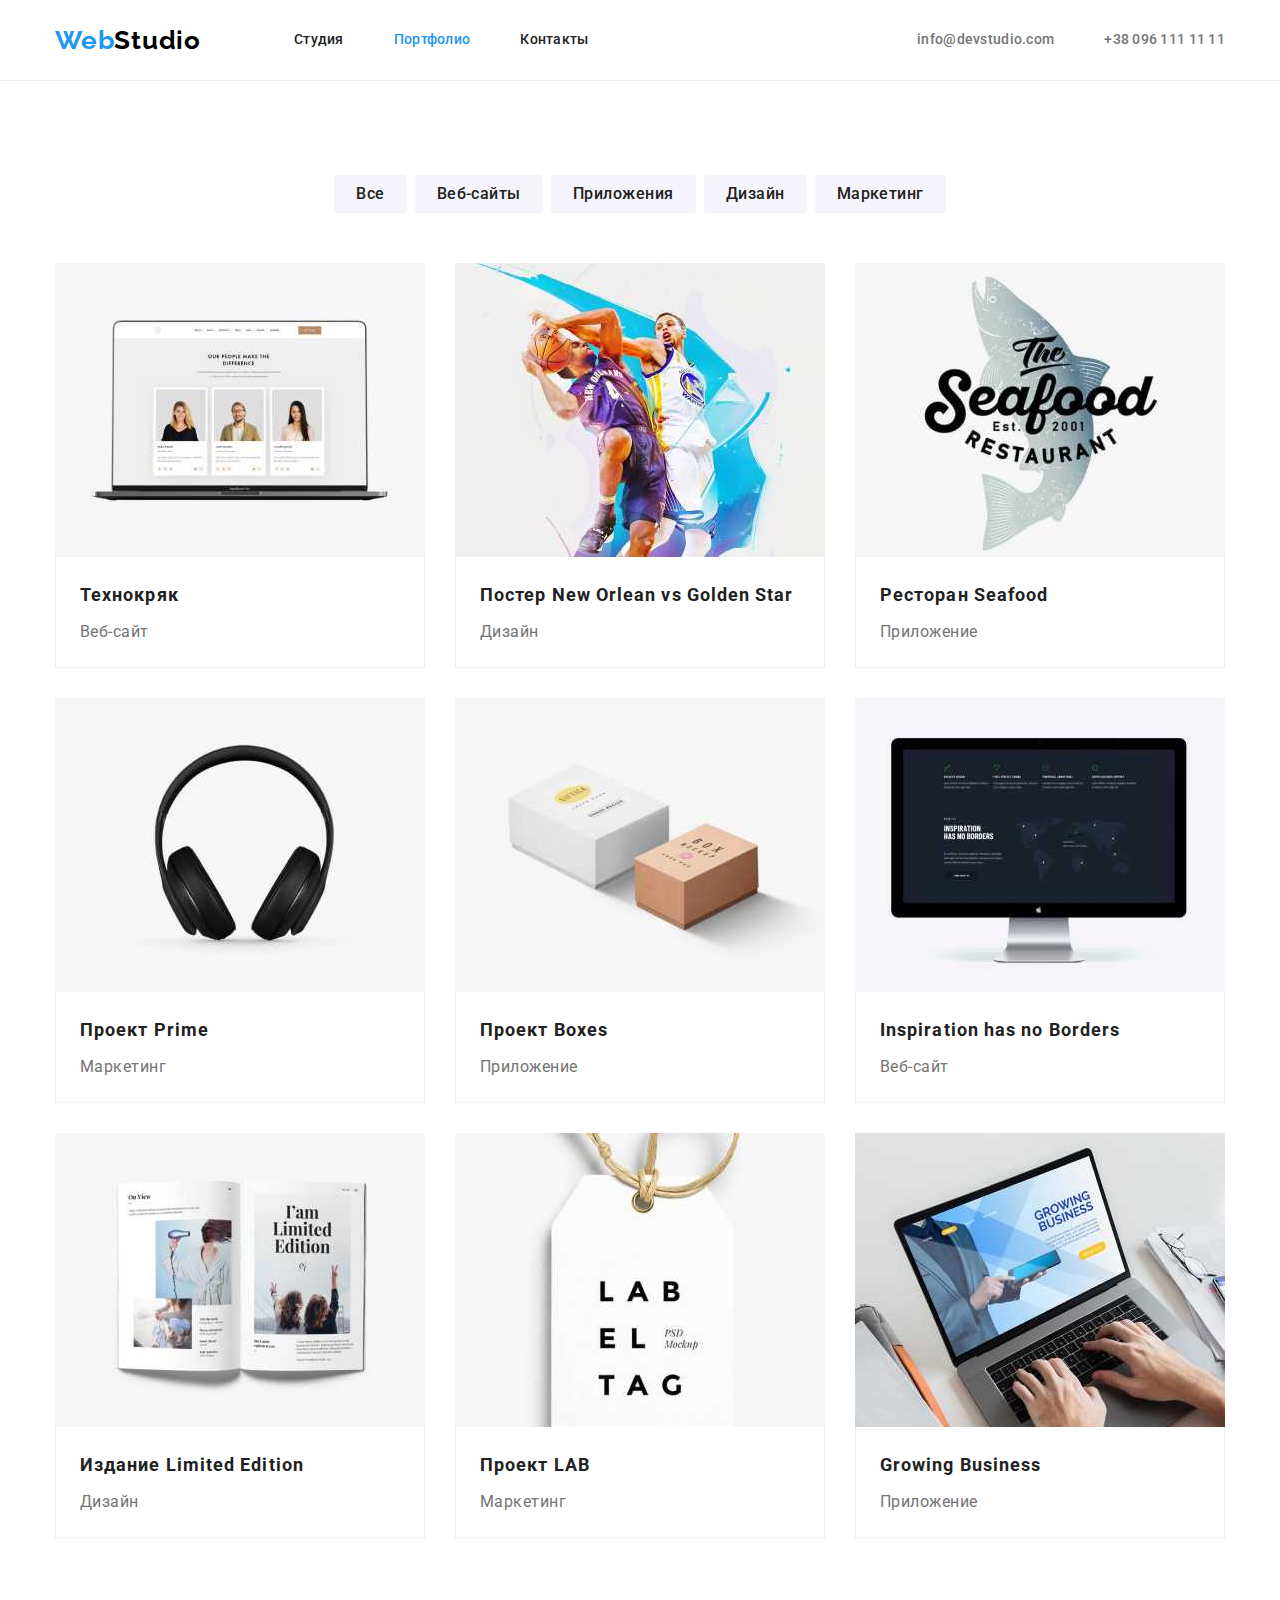
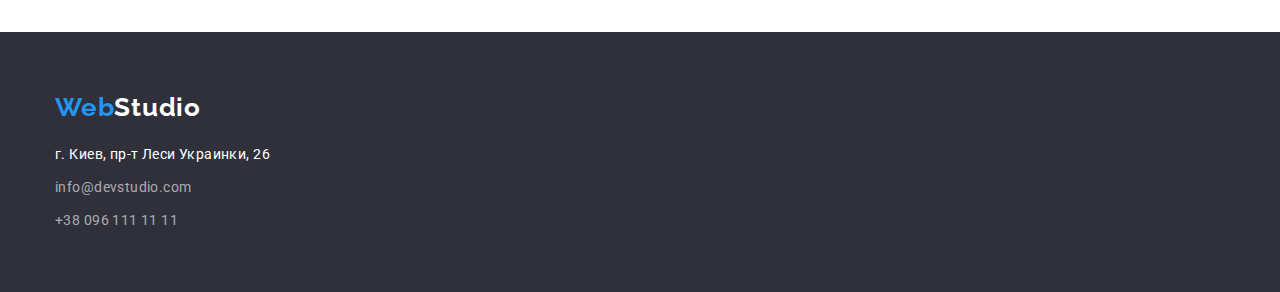
==== portfolio.html @ 4a1e9026 "Initial commit" ====
<!DOCTYPE html>
<html lang="ru" class="size">
  <head>
    <meta charset="UTF-8" />
    <meta http-equiv="X-UA-Compatible" content="IE=edge" />
    <meta name="viewport" content="width=device-width, initial-scale=1.0" />
    <title>Homework2</title>
    <link
      rel="stylesheet"
      href="https://cdnjs.cloudflare.com/ajax/libs/modern-normalize/1.0.0/modern-normalize.min.css"
    />
    <link rel="preconnect" href="https://fonts.googleapis.com" />
    <link rel="preconnect" href="https://fonts.gstatic.com" crossorigin />
    <link
      href="https://fonts.googleapis.com/css2?family=Raleway:wght@700;900&family=Roboto:wght@400;500;700&display=swap"
      rel="stylesheet"
    />
    <link rel="stylesheet" href="./CSS/styles.css" />
  </head>
  <body>
    <header class="header">
      <div class="container header-container">
        <nav class="header-nav">
          <a class="logo link" href="#"
            >Web<span class="logo-span">Studio</span></a
          >
          <ul class="menu list list-navigation">
            <li class="menu-item">
              <a class="menu-link link" href="./index.html">Студия</a>
            </li>
            <li class="menu-item">
              <a class="menu-link link active" href="./portfolio.html"
                >Портфолио</a
              >
            </li>
            <li class="menu-item">
              <a class="menu-link link" href="#">Контакты</a>
            </li>
          </ul>
        </nav>
        <ul class="menu list header-btns">
          <li class="menu-contacts-item">
            <a class="header-mail link" href="mailto:info@devstudio.com"
              >info@devstudio.com</a
            >
          </li>
          <li>
            <a class="header-phone link" href="tel:+380961111111"
              >+38 096 111 11 11</a
            >
          </li>
        </ul>
      </div>
    </header>
    <!-- MAIN  -->
    <main>
      <section class="section">
        <div class="container">
          <h1 class="visually-hidden" aria-hidden="true" tabindex="-1">
            Портфолио
          </h1>
          <ul class="section-list-button list">
            <li class="section-item-btn list">
              <button class="modal-button list" type="button">Все</button>
            </li>
            <li class="section-item-btn list">
              <button class="modal-button list" type="button">Веб-сайты</button>
            </li>
            <li class="section-item-btn list">
              <button class="modal-button list" type="button">
                Приложения
              </button>
            </li>
            <li class="section-item-btn list">
              <button class="modal-button list" type="button">Дизайн</button>
            </li>
            <li class="section-item-btn list">
              <button class="modal-button list" type="button">Маркетинг</button>
            </li>
          </ul>
          <ul class="portfolio-list list">
            <li class="employees-item-ptojekt">
              <a class="link" href="#"
                ><img
                  class="employees-list-img"
                  src="./images/portfolio/technoquack.jpg"
                  alt="Технокряк"
                  width="370"
                  height="294"
                />
                <div class="div-list-work">
                  <h2 class="employees-list-name-portfolio">Технокряк</h2>
                  <p class="position-portfolio">Веб-сайт</p>
                </div></a
              >
            </li>
            <li class="employees-item-ptojekt">
              <a class="link" href="#"
                ><img
                  class="employees-list-img"
                  src="./images/portfolio/poster-new-orlean-vs-golden-star.jpg"
                  alt="Постер New Orlean vs Golden Star"
                  width="370"
                  height="294"
                />
                <div class="div-list-work">
                  <h2 class="employees-list-name-portfolio">
                    Постер New Orlean vs Golden Star
                  </h2>
                  <p class="position-portfolio">Дизайн</p>
                </div>
              </a>
            </li>
            <li class="employees-item-ptojekt">
              <a class="link" href="#"
                ><img
                  class="employees-list-img"
                  src="./images/portfolio/restaurant-seafood.jpg"
                  alt="Ресторан Seafood"
                  width="370"
                  height="294"
                />
                <div class="div-list-work">
                  <h2 class="employees-list-name-portfolio">
                    Ресторан Seafood
                  </h2>
                  <p class="position-portfolio">Приложение</p>
                </div>
              </a>
            </li>
            <li class="employees-item-ptojekt">
              <a class="link" href=""
                ><img
                  class="employees-list-img"
                  src="./images/portfolio/project-prime.jpg"
                  alt="Проект Prime"
                  width="370"
                  height="294"
                />
                <div class="div-list-work">
                  <h2 class="employees-list-name-portfolio">Проект Prime</h2>
                  <p class="position-portfolio">Маркетинг</p>
                </div>
              </a>
            </li>
            <li class="employees-item-ptojekt">
              <a class="link" href="#"
                ><img
                  class="employees-list-img"
                  src="./images/portfolio/project-boxes.jpg"
                  alt="Проект Boxes"
                  width="370"
                  height="294"
                />
                <div class="div-list-work">
                  <h2 class="employees-list-name-portfolio">Проект Boxes</h2>
                  <p class="position-portfolio">Приложение</p>
                </div>
              </a>
            </li>
            <li class="employees-item-ptojekt">
              <a class="link" href="#"
                ><img
                  class="employees-list-img"
                  src="./images/portfolio/insplration-has-no-borders.jpg"
                  alt="Inspiration has no Borders"
                  width="370"
                  height="294"
                />
                <div class="div-list-work">
                  <h2 class="employees-list-name-portfolio">
                    Inspiration has no Borders
                  </h2>
                  <p class="position-portfolio">Веб-сайт</p>
                </div>
              </a>
            </li>
            <li class="employees-item-ptojekt">
              <a class="link" href="#"
                ><img
                  class="employees-list-img"
                  src="./images/portfolio/editon-limited.jpg"
                  alt="Издание Limited Edition"
                  width="370"
                  height="294"
                />
                <div class="div-list-work">
                  <h2 class="employees-list-name-portfolio">
                    Издание Limited Edition
                  </h2>
                  <p class="position-portfolio">Дизайн</p>
                </div></a
              >
            </li>
            <li class="employees-item-ptojekt">
              <a class="link" href="#"
                ><img
                  class="employees-list-img"
                  src="./images/portfolio/project-lab.jpg"
                  alt="Проект LAB"
                  width="370"
                  height="294"
                />
                <div class="div-list-work">
                  <h2 class="employees-list-name-portfolio">Проект LAB</h2>
                  <p class="position-portfolio">Маркетинг</p>
                </div>
              </a>
            </li>
            <li class="employees-item-ptojekt">
              <a class="link" href="#"
                ><img
                  class="employees-list-img"
                  src="./images/portfolio/growing-business.jpg"
                  alt="Growing Business"
                  width="370"
                  height="294"
                />
                <div class="div-list-work">
                  <h2 class="employees-list-name-portfolio">
                    Growing Business
                  </h2>
                  <p class="position-portfolio">Приложение</p>
                </div></a
              >
            </li>
          </ul>
        </div>
      </section>
    </main>

    <!--Подвал-->

    <footer class="footer">
      <div class="container container-footer">
        <a class="link logo-footer" href="#"
          >Web<span class="logo-span-w logo-footer">Studio</span></a
        >
        <address class="adress">
          <ul class="link list list-footer">
            <li class="item-footer">
              <a
                class="footer-addres link"
                href="https://goo.gl/maps/YVmsHKJiKJfyMNRH6"
                target="blank"
                rel="noopener noreferrer"
                >г. Киев, пр-т Леси Украинки, 26</a
              >
            </li>
            <li class="item-footer">
              <a class="link-footer link" href="mailto:info@devstudio.com"
                >info@devstudio.com</a
              >
            </li>
            <li class="item-footer">
              <a class="link-footer link" href="tel:+380961111111"
                >+38 096 111 11 11</a
              >
            </li>
          </ul>
        </address>
      </div>
    </footer>
  </body>
</html>
---- CSS/styles.css ----
html {
    box-sizing: border-box;
} 
*, ::after,::before{
    box-sizing:inherit
}
:root {
--main-font: 'Roboto',sans-serif;
--secondary-font: Raleway, sans-serif;
--accent-color: #2196f3;
--dark-bg-color: #2F303A;
--header-bg-color: #FFFFFF;
--light1-bg-color:#E5E5E5; /*  middle psrt of index.html  */
--light2-bg-color:#F5F4FA;
--primery-text-color:#212121;
--secondary-text-color:#757575;
--border-color:#ECECEC;
}

h1,h2,h3,h4,p { 
    margin: 0;
}

body {
    font-family: var(--main-font);
    color: var(--primery-text-color);
}
.list {
    list-style: none;
    font-weight: 500;
    font-size: 14px;
    line-height: 1.14;
    letter-spacing: 0.02em;
    
    margin: 0;
    padding: 0;
    list-style: none;
}
img {
    display: block;
}
.link {
    text-decoration: none;
    font-style: normal;
    
}


.section-title-list {
    font-weight: 700;
    font-size: 36px;
    line-height: 1.17;
    text-align: center;
    letter-spacing: 0.03em;
    
    color: var(--primery-text-color);
}
.container {
    /* outline: 1px solid rgb(255, 223, 45); */
    margin-left: auto;
    margin-right: auto;
    width: 1200px;
    padding: 0 15px;
}
.section {

    padding-top: 94px;
    padding-bottom: 94px;

}
.visually-hidden {
    position: absolute;
    white-space: nowrap;
    width: 1px;
    height: 1px;
    overflow: hidden;
    border: 0;
    padding: 0;
    clip: rect(0 0 0 0);
    clip-path: inset(50%);
    margin: -1px;
}

/*  HEADER  */
.header {
    border-bottom: 1px solid var(--border-color);
}
 
.logo, .logo-span {
    font-family: var(--secondary-font);
    font-weight: 700;
    font-size: 26px;
    line-height: 1.19;
    letter-spacing: 0.03em;
    color: var(--accent-color);
}
.logo {
    /* margin-top: 24px;
    margin-bottom: 25px; */
    /* outline: 1px solid red; */
    margin-right: 93px;
    
}
.logo-span { 
    color: #000000;
}

.menu-link { 
    color: var(--primery-text-color);
    display: block;
    padding-top: 32px;
    padding-bottom: 32px;
    
}
.menu-item:not(:last-child)  {
    margin-right: 50px;
}

.link:hover,
.link:focus{
    color: var(--accent-color);
}.menu .menu-link.active {
    color: var(--accent-color);
}
.menu {
    /* margin-bottom: 32px;
    margin-top: 32px; */
    /* outline: 1px solid red; */
    display: flex;
    padding: 0px;
    margin-left: auto;
    
}
.header-mail,.header-phone {
    color: var(--secondary-text-color);
}

.header, .footer {
    padding-top: 0px;
    padding-bottom: 0px;
}

.header-nav {
    display: flex;
    align-items: center;
}
.header-container {
    display: flex;
}
.menu-contacts-item{
    margin-right: 50px;
}
.container-footer {
    display: flex;
    flex-direction: column;
}

.header-btns {
    align-items: center;
}

/*  HERO  */
.hero{
    background-color: var(--dark-bg-color);
    color: var(--dark-bg-color);
    
margin-left: auto;
margin-right: auto;


    padding-top: 200px;
    padding-bottom: 200px;
}
.hero-title{
    font-weight: 900;
    font-size: 44px;
    line-height: 60px;
    text-align: center;
    letter-spacing: 0.06em;
    text-transform: uppercase;
    color: var(--header-bg-color);

    
    width: 696px;
    margin-top: 0;
    margin-bottom: 30px;
    margin-left: auto;
    margin-right: auto;

}
.hero-button {
    width: 200px;
    height: 50px;
    padding: 9px 29px;
    display:inline-block;
    font-weight: 700;
    font-size: 16px;
    line-height: 30px;
    display: flex;
    align-items: center;
    text-align: center;
    letter-spacing: 0.06em;
    color: var(--header-bg-color);
    background-color: var(--accent-color);
    border-radius: 4px;
    border: none;
    cursor: pointer; 
    margin: 0 auto;
  
   
    
    
   
}
.hero-button:hover ,
.hero-button:focus{
    background-color: #188CE8;
}



/* Особенности- */
.section-title {
    display: none;
}
.section-title-h3 {
    font-weight: 700;
    font-size: 14px;
    line-height: 1.15;
    letter-spacing: 0.03em;
    text-transform: uppercase;
    color: var(--primery-text-color);
    margin-bottom: 10px;
}
/* what-we-do ---Чем мы занимаемся---*/
.section-what-we-do {
    padding-bottom: 94px;
}
.what-we-do {
    display: flex;
}
.what-we-do-item:not(:last-child) {
    margin-right: 30px;
}
.section-title-list1 {
    margin-bottom: 50px;
    text-align: center;
    font-weight: 700;
    font-size: 36px;
    line-height: 42px;
    text-align: center;
    letter-spacing: 0.03em;
    color: var(--primery-text-color);
}
.list-characteristic {
    display: flex;
}

.characteristic-item:not(:last-child) {
    margin-right: 30px;
    width: 270px;
}
.characteristic-item {
    width: 270px;
}
/* OUR TEAM  */
.div-team {
    padding: 30px 15px;
}
.section-team {
    background-color: var(--light2-bg-color);
    padding-top: 94px;
    padding-bottom: 94px;
}

.section-title-list {
    padding-top: 94px;
    margin-bottom: 50px;
}

.position {
    font-weight: 400;
    font-size: 14px;
    line-height: 1.71;
    letter-spacing: 0.03em;
    color: var(--secondary-text-color);
    text-align: center;
}
.employees-name {
    font-weight: 500;
    font-size: 16px;
    line-height: 1.19;
    letter-spacing: 0.03em;
    color: var(--primery-text-color);
    text-align: center;
    margin-bottom: 10px;
}

.team {
    display: flex;
    
}
.team-item:not(:last-child) {
    margin-right: 30px;
}
.team-item {
    width: 270px;
    background-color: var(--header-bg-color);
    border-radius: 0px 0px 4px 4px;
    box-shadow:0px 1px 3px rgb(0 0 0 / 12%),0px 1px 1px rgb(0 0 0 / 15%),0px 2px 1px rgb(0 0 0 / 20%);
}
.section-title-list-team {
    margin-bottom: 50px;
    text-align: center;
    font-weight: 700;
    font-size: 36px;
    line-height: 42px;
    text-align: center;
    letter-spacing: 0.03em;
    color: var(--primery-text-color);
}

/*Footer*/
.footer {
    background-color: var(--dark-bg-color);
    padding-top: 60px;
    padding-bottom: 60px;
}

.logo-footer {
    color: var(--accent-color);
    margin-bottom: 20px;
    font-family:var(--secondary-font);
    font-style: normal;
    font-weight: 700;
    font-size: 26px;
    line-height: 1.19;
    letter-spacing: 0.03em;
    /* outline: 1px solid #ca2727; */
}
.logo-span-w {
    color: var(--header-bg-color);
}

.footer-addres,.text {
    font-weight: 400;
    font-size: 14px;
    line-height: 24px;
    letter-spacing: 0.03em;
    color: var(--header-bg-color);
}
.text{
    color: var(--secondary-text-color);
} 
.footer-addres {
    margin-bottom: 9px;
}
.link-footer {
    font-weight: 400;
    font-size: 14px;
    line-height: 24px;
    letter-spacing: 0.03em;
    color: rgba(255, 255, 255, 0.6);
    margin-bottom: 9px;
}
.item-footer:not(:last-child) {
    margin-bottom: 9px;
    
}



             /*Страница Портфолио*/


.modal-button {
    padding:6px 22px ;
    font-family: inherit;
    font-weight: 500;
    font-size: 16px;
    line-height: 1.6;
    text-align: center;
    letter-spacing: 0.03em;
    color: var(--primery-text-color);
    border-radius: 4px;
    cursor: pointer;
    background-color: var(--light2-bg-color);
    border: none;
}

.modal-button:hover,
.modal-button:focus {
    background-color: var(--accent-color);
    color: var(--header-bg-color);
}

.portfolio-list {
    background: var(--header-bg-color);
    
    box-sizing: border-box;
    display: flex;
    flex-wrap: wrap;
}



.employees-list-name-portfolio {
    font-weight: 700;
    font-size: 18px;
    line-height: 2;
    letter-spacing: 0.06em;
    color: var(--primery-text-color);
    margin-bottom: 4px; 
}
.ection-item-button {
    display: flex;
}
.section-item-btn {
    margin-right: 8px;  
}
.section-item-btn:nth-child(5) {
    margin-right: 0px;
}
.section-list-button {
    display: flex;
    justify-content:center;
    margin-bottom: 50px;
    margin-top: 0;
    padding: 0;
}
.portfolio {
    margin-top: 94px;
}
.employees-item-ptojekt {
    margin-right: 30px;
    margin-bottom: 30px;
}
.employees-item-ptojekt:nth-child(3n) {
    margin-right: 0px;
}
.employees-item-ptojekt:nth-child(7),
.employees-item-ptojekt:nth-child(8),
.employees-item-ptojekt:nth-child(9) {
    margin-bottom: 0px;
}
.div-list-work {
    padding: 20px 24px;
   border-right: 1px solid #EEEEEE;
   border-bottom: 1px solid #EEEEEE;
   border-left: 1px solid #EEEEEE;
}
.position-portfolio {
font-weight: 400;
font-size: 16px;
line-height: 30px;
letter-spacing: 0.03em;
color: var(--secondary-text-color);
}

/* .employees-list-img{
    transition: transform 0.6s;
   
}
.employees-list-img:hover {
    transform: scale(0.97);
    box-shadow: 0 0 10px 2px rgba(0, 0, 0, 0.5);
} */
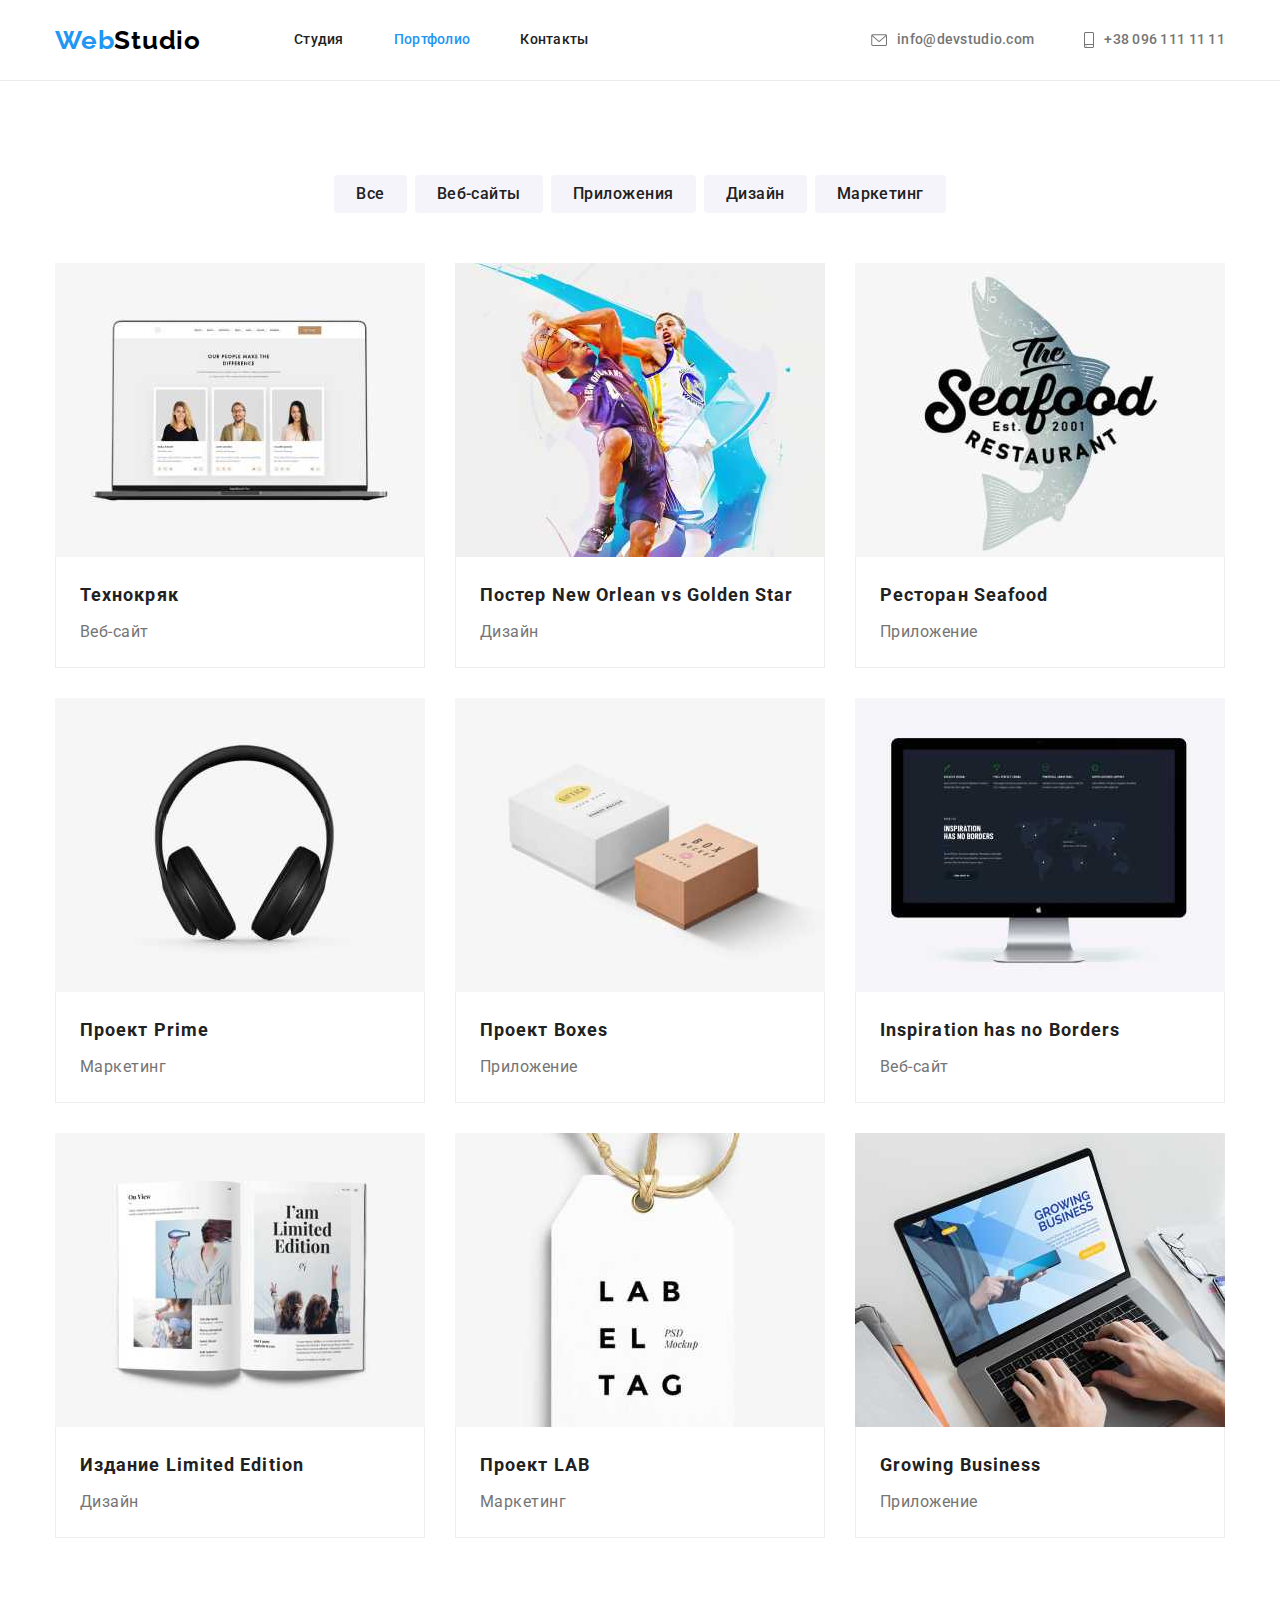
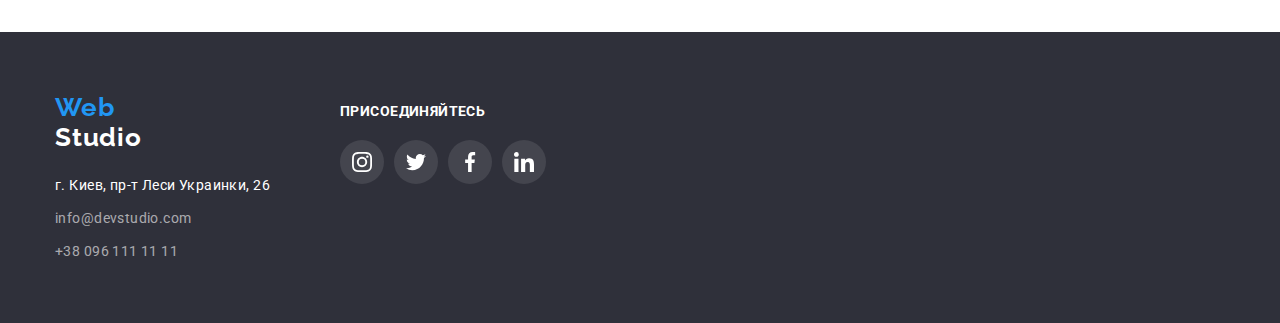
==== commit 9c86ffe6: "hw4" ====
--- a/portfolio.html
+++ b/portfolio.html
@@ -40,13 +40,21 @@
         </nav>
         <ul class="menu list header-btns">
           <li class="menu-contacts-item">
-            <a class="header-mail link" href="mailto:info@devstudio.com"
-              >info@devstudio.com</a
+            <a
+              class="header-contacts-link link"
+              href="mailto:info@devstudio.com"
+              ><svg class="icon-contacts" width="16" height="12">
+                <use href="./images/icon/icon.svg#icon-mail"></use>
+              </svg>
+              info@devstudio.com</a
             >
           </li>
-          <li>
-            <a class="header-phone link" href="tel:+380961111111"
-              >+38 096 111 11 11</a
+          <li class="menu-contacts-item">
+            <a class="header-contacts-link link" href="tel:+380961111111">
+              <svg class="icon-contacts" width="10px" height="16px">
+                <use href="./images/icon/icon.svg#icon-smartphone"></use>
+              </svg>
+              +38 096 111 11 11</a
             >
           </li>
         </ul>
@@ -80,7 +88,7 @@
           </ul>
           <ul class="portfolio-list list">
             <li class="employees-item-ptojekt">
-              <a class="link" href="#"
+              <a class="link employees-item-link" href="#"
                 ><img
                   class="employees-list-img"
                   src="./images/portfolio/technoquack.jpg"
@@ -91,11 +99,11 @@
                 <div class="div-list-work">
                   <h2 class="employees-list-name-portfolio">Технокряк</h2>
                   <p class="position-portfolio">Веб-сайт</p>
-                </div></a
-              >
-            </li>
-            <li class="employees-item-ptojekt">
-              <a class="link" href="#"
+                </div>
+              </a>
+            </li>
+            <li class="employees-item-ptojekt">
+              <a class="link employees-item-link" href="#"
                 ><img
                   class="employees-list-img"
                   src="./images/portfolio/poster-new-orlean-vs-golden-star.jpg"
@@ -112,7 +120,7 @@
               </a>
             </li>
             <li class="employees-item-ptojekt">
-              <a class="link" href="#"
+              <a class="link employees-item-link" href="#"
                 ><img
                   class="employees-list-img"
                   src="./images/portfolio/restaurant-seafood.jpg"
@@ -129,7 +137,7 @@
               </a>
             </li>
             <li class="employees-item-ptojekt">
-              <a class="link" href=""
+              <a class="link employees-item-link" href=""
                 ><img
                   class="employees-list-img"
                   src="./images/portfolio/project-prime.jpg"
@@ -144,7 +152,7 @@
               </a>
             </li>
             <li class="employees-item-ptojekt">
-              <a class="link" href="#"
+              <a class="link employees-item-link" href="#"
                 ><img
                   class="employees-list-img"
                   src="./images/portfolio/project-boxes.jpg"
@@ -159,7 +167,7 @@
               </a>
             </li>
             <li class="employees-item-ptojekt">
-              <a class="link" href="#"
+              <a class="link employees-item-link" href="#"
                 ><img
                   class="employees-list-img"
                   src="./images/portfolio/insplration-has-no-borders.jpg"
@@ -176,7 +184,7 @@
               </a>
             </li>
             <li class="employees-item-ptojekt">
-              <a class="link" href="#"
+              <a class="link employees-item-link" href="#"
                 ><img
                   class="employees-list-img"
                   src="./images/portfolio/editon-limited.jpg"
@@ -193,7 +201,7 @@
               >
             </li>
             <li class="employees-item-ptojekt">
-              <a class="link" href="#"
+              <a class="link employees-item-link" href="#"
                 ><img
                   class="employees-list-img"
                   src="./images/portfolio/project-lab.jpg"
@@ -208,7 +216,7 @@
               </a>
             </li>
             <li class="employees-item-ptojekt">
-              <a class="link" href="#"
+              <a class="link employees-item-link" href="#"
                 ><img
                   class="employees-list-img"
                   src="./images/portfolio/growing-business.jpg"
@@ -230,35 +238,85 @@
     </main>
 
     <!--Подвал-->
-
     <footer class="footer">
       <div class="container container-footer">
-        <a class="link logo-footer" href="#"
-          >Web<span class="logo-span-w logo-footer">Studio</span></a
-        >
-        <address class="adress">
-          <ul class="link list list-footer">
-            <li class="item-footer">
+        <div class="contacts-container">
+          <a class="link logo-footer" href="/"
+            >Web<span class="logo-span-w logo-footer">Studio</span></a
+          >
+          <address class="adress">
+            <ul class="link list list-footer">
+              <li class="item-footer">
+                <a
+                  class="footer-addres link"
+                  href="https://goo.gl/maps/YVmsHKJiKJfyMNRH6"
+                  target="blank"
+                  rel="noopener noreferrer"
+                  >г. Киев, пр-т Леси Украинки, 26</a
+                >
+              </li>
+              <li class="item-footer">
+                <a class="link-footer link" href="mailto:info@devstudio.com"
+                  >info@devstudio.com</a
+                >
+              </li>
+              <li class="item-footer">
+                <a class="link-footer link" href="tel:+380961111111"
+                  >+38 096 111 11 11</a
+                >
+              </li>
+            </ul>
+          </address>
+        </div>
+        <div class="social-container">
+          <p class="social-title">присоединяйтесь</p>
+          <ul class="our-social-list list">
+            <li class="our-social-item">
               <a
-                class="footer-addres link"
-                href="https://goo.gl/maps/YVmsHKJiKJfyMNRH6"
+                class="our-social-link"
+                href="https://www.instagram.com/"
                 target="blank"
                 rel="noopener noreferrer"
-                >г. Киев, пр-т Леси Украинки, 26</a
-              >
-            </li>
-            <li class="item-footer">
-              <a class="link-footer link" href="mailto:info@devstudio.com"
-                >info@devstudio.com</a
-              >
-            </li>
-            <li class="item-footer">
-              <a class="link-footer link" href="tel:+380961111111"
-                >+38 096 111 11 11</a
-              >
+                ><svg width="20" height="20">
+                  <use href="./images/icon/icon.svg#icon-instagram"></use>
+                </svg>
+              </a>
+            </li>
+            <li class="our-social-item">
+              <a
+                class="our-social-link"
+                href="https://twitter.com/"
+                target="blank"
+                rel="noopener noreferrer"
+                ><svg class="team-social-icon" width="20" height="20">
+                  <use href="./images/icon/icon.svg#icon-twitter"></use>
+                </svg>
+              </a>
+            </li>
+            <li class="our-social-item">
+              <a
+                class="our-social-link"
+                href="https://uk-ua.facebook.com/"
+                target="blank"
+                rel="noopener noreferrer"
+                ><svg width="20" height="20">
+                  <use href="./images/icon/icon.svg#icon-facebook"></use>
+                </svg>
+              </a>
+            </li>
+            <li class="our-social-item">
+              <a
+                class="our-social-link"
+                href="https://ua.linkedin.com/"
+                target="blank"
+                rel="noopener noreferrer"
+                ><svg width="20" height="20">
+                  <use href="./images/icon/icon.svg#icon-linkedin"></use>
+                </svg>
+              </a>
             </li>
           </ul>
-        </address>
+        </div>
       </div>
     </footer>
   </body>
--- a/CSS/styles.css
+++ b/CSS/styles.css
@@ -1,9 +1,4 @@
- html {
-    box-sizing: border-box;
-} 
-*, ::after,::before{
-    box-sizing:inherit
-}
+
 :root {
 --main-font: 'Roboto',sans-serif;
 --secondary-font: Raleway, sans-serif;
@@ -15,6 +10,7 @@
 --primery-text-color:#212121;
 --secondary-text-color:#757575;
 --border-color:#ECECEC;
+--bg-hero:#C4C4C4;
 }
 
 h1,h2,h3,h4,p { 
@@ -84,6 +80,7 @@
 /*  HEADER  */
 .header {
     border-bottom: 1px solid var(--border-color);
+ 
 }
  
 .logo, .logo-span {
@@ -131,9 +128,6 @@
     margin-left: auto;
     
 }
-.header-mail,.header-phone {
-    color: var(--secondary-text-color);
-}
 
 .header, .footer {
     padding-top: 0px;
@@ -149,11 +143,20 @@
 }
 .menu-contacts-item{
     margin-right: 50px;
-}
+
+}
+.menu-contacts-item:last-child {
+    margin-right: 0px;
+}
+
 .container-footer {
     display: flex;
-    flex-direction: column;
-}
+    align-items: baseline;
+    padding-top: 60px;
+    padding-bottom: 60px;
+    /* display: flex;
+    flex-direction: column;*/
+} 
 
 .header-btns {
     align-items: center;
@@ -161,13 +164,18 @@
 
 /*  HERO  */
 .hero{
-    background-color: var(--dark-bg-color);
-    color: var(--dark-bg-color);
-    
+    background-color: var(--bg-hero);
+    /* color: var(--dark-bg-color); */
+
+    background-image: linear-gradient(to bottom, rgba(47, 48, 58, 0.4), rgba(47, 48, 58, 0.4)),
+    url(../images/hero/hero.jpg);
+    background-repeat: no-repeat;
+    background-size: cover;
+    max-width: 1600px;
+    
+
 margin-left: auto;
 margin-right: auto;
-
-
     padding-top: 200px;
     padding-bottom: 200px;
 }
@@ -274,7 +282,7 @@
 }
 
 .section-title-list {
-    padding-top: 94px;
+    padding-top: 0;
     margin-bottom: 50px;
 }
 
@@ -285,6 +293,7 @@
     letter-spacing: 0.03em;
     color: var(--secondary-text-color);
     text-align: center;
+    margin-bottom: 16px;
 }
 .employees-name {
     font-weight: 500;
@@ -320,14 +329,82 @@
     color: var(--primery-text-color);
 }
 
+.team-social-list {
+    display: flex;
+    align-items: center;
+    justify-content: center;
+}
+
+.team-social-item:not(:last-child) {
+    margin-right: 10px;
+}
+
+.team-social-link {
+    display: flex;
+    align-items: center;
+    justify-content: center;
+    width: 44px;
+    height: 44px;
+    border-radius: 50%;
+    fill: #afb1b8;
+}
+
+.team-social-link:hover,
+.team-social-link:focus {
+    background-color: var(--accent-color);
+    fill: var(--header-bg-color);
+}
+
+.team-social-icon {
+    fill: inherit;
+}
+
+/* Customers */
+
+.customers-list {
+    display: flex;
+    align-items: center;
+}
+
+.customer-item:not(:last-child) {
+    margin-right: 30px;
+}
+
+.customer-link {
+    display: flex;
+    align-items: center;
+    justify-content: center;
+    width: 170px;
+    height: 92px;
+    fill: #afb1b8;
+
+    border: 1px solid #afb1b8;
+    box-sizing: border-box;
+    border-radius: 4px;
+}
+
+.customer-link:hover,
+.customer-link:focus {
+    border-color: var(--accent-color);
+    fill: var(--accent-color);
+}
+
+.customer-logo:hover,
+.customer-logo:focus {
+    fill: inherit;
+}
+
 /*Footer*/
 .footer {
     background-color: var(--dark-bg-color);
-    padding-top: 60px;
-    padding-bottom: 60px;
+ 
+}
+.contacts-container {
+    margin-right: 70px;
 }
 
 .logo-footer {
+    display: block;
     color: var(--accent-color);
     margin-bottom: 20px;
     font-family:var(--secondary-font);
@@ -336,7 +413,8 @@
     font-size: 26px;
     line-height: 1.19;
     letter-spacing: 0.03em;
-    /* outline: 1px solid #ca2727; */
+ ;
+  
 }
 .logo-span-w {
     color: var(--header-bg-color);
@@ -364,9 +442,58 @@
     margin-bottom: 9px;
 }
 .item-footer:not(:last-child) {
-    margin-bottom: 9px;
-    
-}
+    margin-bottom: 9px;   
+}
+
+.social-title {
+    margin-bottom: 20px;
+    font-family: var(--main-font);
+    font-style: normal;
+    font-weight: 700;
+    font-size: 14px;
+    line-height: 1.14;
+    letter-spacing: 0.03em;
+    text-transform: uppercase;
+    color: var(--header-bg-color);
+}
+
+.our-social-list {
+    display: flex;
+    align-items: center;
+    justify-content: center;
+}
+
+.our-social-item:not(:last-child) {
+    margin-right: 10px;
+}
+
+.our-social-link {
+    display: flex;
+    align-items: center;
+    justify-content: center;
+    width: 44px;
+    height: 44px;
+    background-color: rgba(255, 255, 255, 0.1);
+    border-radius: 50%;
+    fill: var(--header-bg-color);
+}
+
+.our-social-link:hover,
+.our-social-link:focus {
+    background-color: var(--accent-color);
+}
+
+.team-social-icon {
+    fill: inherit;
+}
+.container-footer {
+    display: flex;
+    align-items: baseline;
+    padding-top: 60px;
+    padding-bottom: 60px;
+}
+
+
 
 
 
@@ -386,12 +513,18 @@
     cursor: pointer;
     background-color: var(--light2-bg-color);
     border: none;
-}
+   
+}
+
 
 .modal-button:hover,
 .modal-button:focus {
     background-color: var(--accent-color);
     color: var(--header-bg-color);
+    background: #2196F3;
+    box-shadow: 0px 3px 1px rgba(0, 0, 0, 0.1),
+    0px 1px 2px rgba(0, 0, 0, 0.08),
+    0px 2px 2px rgba(0, 0, 0, 0.12);
 }
 
 .portfolio-list {
@@ -400,6 +533,7 @@
     box-sizing: border-box;
     display: flex;
     flex-wrap: wrap;
+    margin-right: -30px;
 }
 
 
@@ -457,11 +591,49 @@
 color: var(--secondary-text-color);
 }
 
-/* .employees-list-img{
-    transition: transform 0.6s;
-   
-}
-.employees-list-img:hover {
-    transform: scale(0.97);
-    box-shadow: 0 0 10px 2px rgba(0, 0, 0, 0.5);
-} */+.employees-item-link:hover {
+display:inline-block;
+background: var(--header-bg-color);
+border: 1px solid #EEEEEE;
+box-shadow: 0px 1px 1px rgba(0, 0, 0, 0.12),
+0px 4px 4px rgba(0, 0, 0, 0.06),
+1px 4px 6px rgba(0, 0, 0, 0.16);
+transition: 0.3s;
+} 
+        /* SVG HW4 */
+.menu-contacts-item {
+    display: flex;
+}
+.icon-contacts {
+    margin-right: 10px;
+    fill: var(--secondary-text-color);
+}
+
+.header-contacts-link {
+    display: flex;
+    align-items: center;
+    color: var(--secondary-text-color);
+}
+
+.header-contacts-link:hover,
+.header-contacts-link:focus {
+    color: var(--accent-color);  
+}
+.header-contacts-link:hover>.icon-contacts,
+.header-contacts-link:hover>.icon-contacts {
+    fill: var(--accent-color);
+}
+
+/* Benefits */
+
+.features-icon {
+    display: flex;
+    justify-content: center;
+    align-items: center;
+    margin-bottom: 30px;
+
+    width: 270px;
+    height: 120px;
+    background: var(--light2-bg-color);
+    border-radius: 4px;
+}
